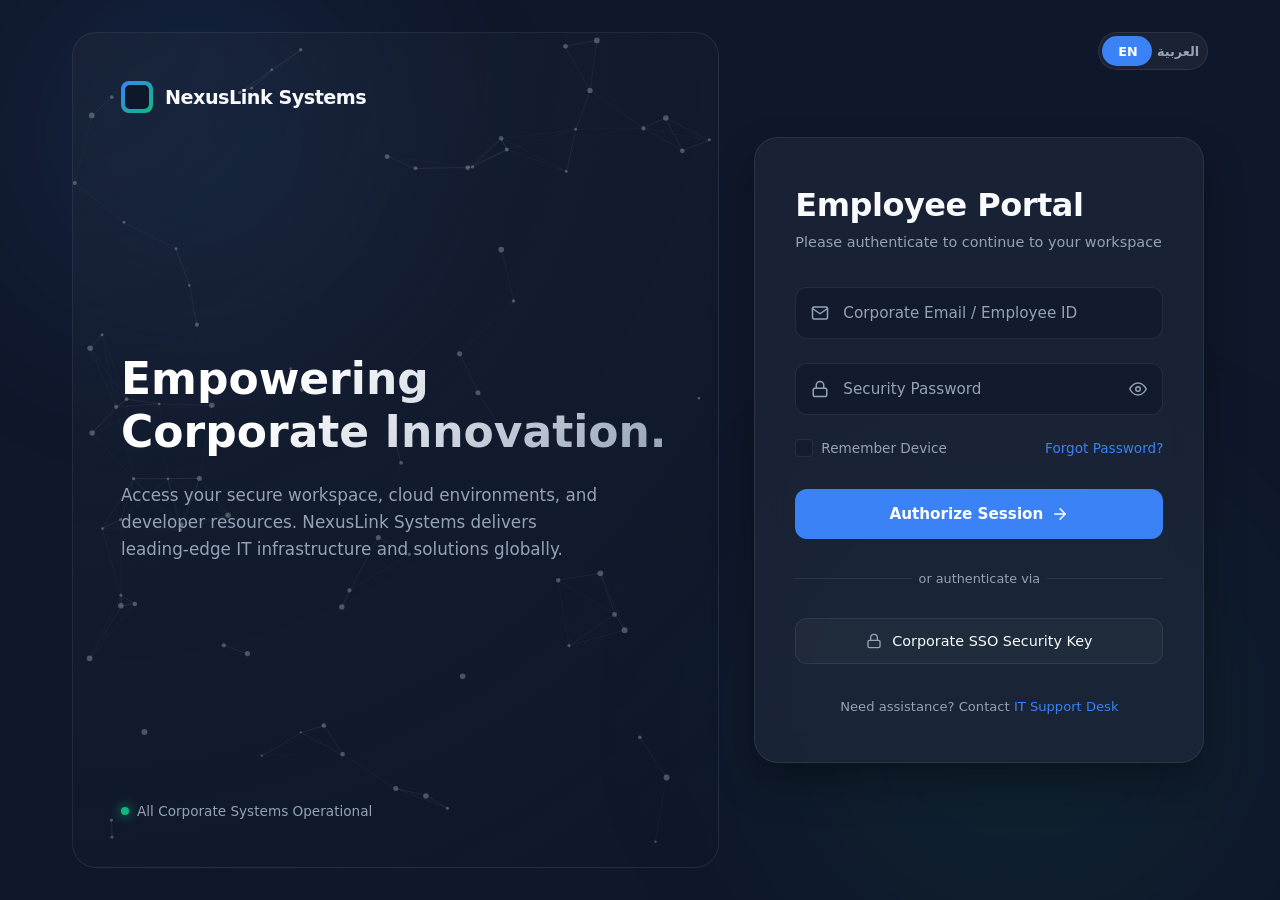
==== index.html @ 4954ec9e "loging phase 1" ====
<!DOCTYPE html>

<html lang="en" dir="ltr">

<head>

    <meta charset="UTF-8">

    <meta name="viewport" content="width=device-width, initial-scale=1.0">

    <meta name="description"
        content="Secure Employee Portal for NexusLink Systems. Sign in to access your dashboard, secure applications, and corporate resources.">

    <title id="page-title">Employee Portal - NexusLink Systems</title>

    <link rel="stylesheet" href="style.css">

</head>

<body>

    <!-- Background Animated Glows -->

    <div class="bg-glow-container">

        <div class="bg-glow-1"></div>

        <div class="bg-glow-2"></div>

    </div>



    <!-- Main Container -->

    <main class="app-container">



        <!-- Controls: Language Toggler -->

        <header class="top-controls">

            <div class="lang-switcher" id="language-switcher" onclick="toggleLanguage()">

                <div class="lang-slider" id="lang-slider"></div>

                <button class="lang-btn active" id="btn-en" data-lang="en">EN</button>

                <button class="lang-btn" id="btn-ar" data-lang="ar">العربية</button>

            </div>

        </header>



        <!-- Left Panel: Branding & Interactive Visuals -->

        <section class="brand-panel">

            <div class="logo-container">

                <div class="logo-icon"></div>

                <span>NexusLink Systems</span>

            </div>



            <!-- Canvas for particle background networking -->

            <canvas id="particle-canvas"></canvas>



            <div class="brand-content">

                <h1 class="brand-title" id="brand-title">Empowering Corporate Innovation.</h1>

                <p class="brand-desc" id="brand-desc">Access your secure workspace, cloud environments, and developer
                    resources. NexusLink Systems delivers leading-edge IT infrastructure and solutions globally.</p>

            </div>



            <div class="system-status">

                <div class="status-dot"></div>

                <span id="system-status-text">All Corporate Systems Operational</span>

            </div>

        </section>



        <!-- Right Panel: Login card container -->

        <section class="form-panel">

            <div class="login-card">

                <!-- Loading state Overlay -->

                <div class="loading-overlay" id="loading-overlay">

                    <div class="spinner"></div>

                    <div class="loading-text" id="loading-text">Verifying Credentials...</div>

                    <div class="loading-subtext" id="loading-subtext">Connecting to Secure LDAP Server</div>

                </div>



                <!-- Success state Overlay -->

                <div class="success-overlay" id="success-overlay">

                    <div class="success-icon-container">✓</div>

                    <h2 class="success-title" id="success-title">Access Granted</h2>

                    <p class="success-desc" id="success-desc">Redirecting to NexusLink Dashboard. Welcome back!</p>

                    <button class="success-btn" id="success-btn" onclick="resetForm()">Return</button>

                </div>



                <!-- Server Error Message -->

                <div class="server-error" id="server-error" style="display: none;">

                    <svg xmlns="http://www.w3.org/2000/svg" width="16" height="16" viewBox="0 0 24 24" fill="none"
                        stroke="currentColor" stroke-width="2">

                        <circle cx="12" cy="12" r="10"></circle>

                        <line x1="12" y1="8" x2="12" y2="12"></line>

                        <line x1="12" y1="16" x2="12.01" y2="16"></line>

                    </svg>

                    <span id="server-error-text"></span>

                    <button class="error-dismiss" onclick="dismissError()">✕</button>

                </div>



                <div class="card-header">

                    <h2 class="card-title" id="card-title">Employee Portal</h2>

                    <p class="card-subtitle" id="card-subtitle">Please authenticate to continue to your workspace</p>

                </div>



                <form id="login-form" onsubmit="handleLogin(event)">

                    <!-- Email / Employee ID Form Group -->

                    <div class="form-group" id="group-email">

                        <div class="input-container">

                            <input type="text" id="email" class="input-field" placeholder=" " required
                                oninput="validateField('email')" autocomplete="username">

                            <!-- SVG Mail Icon -->

                            <svg class="input-icon" xmlns="http://www.w3.org/2000/svg" width="18" height="18"
                                viewBox="0 0 24 24" fill="none" stroke="currentColor" stroke-width="2"
                                stroke-linecap="round" stroke-linejoin="round">

                                <path d="M4 4h16c1.1 0 2 .9 2 2v12c0 1.1-.9 2-2 2H4c-1.1 0-2-.9-2-2V6c0-1.1.9-2 2-2z">
                                </path>

                                <polyline points="22,6 12,13 2,6"></polyline>

                            </svg>

                            <label for="email" class="form-label" id="label-email">Corporate Email / Employee ID</label>

                        </div>

                        <div class="error-msg" id="error-email">

                            <!-- SVG Error Icon -->

                            <svg xmlns="http://www.w3.org/2000/svg" width="12" height="12" viewBox="0 0 24 24"
                                fill="none" stroke="currentColor" stroke-width="2">

                                <circle cx="12" cy="12" r="10"></circle>

                                <line x1="12" y1="8" x2="12" y2="12"></line>

                                <line x1="12" y1="16" x2="12.01" y2="16"></line>

                            </svg>

                            <span id="err-text-email">Please enter a valid corporate email (name@nexuslink.com)</span>

                        </div>

                    </div>



                    <!-- Password Form Group -->

                    <div class="form-group" id="group-password">

                        <div class="input-container">

                            <input type="password" id="password" class="input-field" placeholder=" " required
                                oninput="validateField('password')" autocomplete="current-password">

                            <!-- SVG Lock Icon -->

                            <svg class="input-icon" xmlns="http://www.w3.org/2000/svg" width="18" height="18"
                                viewBox="0 0 24 24" fill="none" stroke="currentColor" stroke-width="2"
                                stroke-linecap="round" stroke-linejoin="round">

                                <rect x="3" y="11" width="18" height="11" rx="2" ry="2"></rect>

                                <path d="M7 11V7a5 5 0 0 1 10 0v4"></path>

                            </svg>



                            <label for="password" class="form-label" id="label-password">Security Password</label>



                            <!-- Toggle Password visibility button -->

                            <button type="button" class="input-toggle" id="password-toggle"
                                onclick="togglePasswordVisibility()" aria-label="Toggle Password Visibility">

                                <!-- SVG Eye Icon -->

                                <svg id="eye-icon" xmlns="http://www.w3.org/2000/svg" width="18" height="18"
                                    viewBox="0 0 24 24" fill="none" stroke="currentColor" stroke-width="2"
                                    stroke-linecap="round" stroke-linejoin="round">

                                    <path d="M1 12s4-8 11-8 11 8 11 8-4 8-11 8-11-8-11-8z"></path>

                                    <circle cx="12" cy="12" r="3"></circle>

                                </svg>

                            </button>

                        </div>

                        <div class="error-msg" id="error-password">

                            <!-- SVG Error Icon -->

                            <svg xmlns="http://www.w3.org/2000/svg" width="12" height="12" viewBox="0 0 24 24"
                                fill="none" stroke="currentColor" stroke-width="2">

                                <circle cx="12" cy="12" r="10"></circle>

                                <line x1="12" y1="8" x2="12" y2="12"></line>

                                <line x1="12" y1="16" x2="12.01" y2="16"></line>

                            </svg>

                            <span id="err-text-password">Password must be at least 8 characters long</span>

                        </div>

                    </div>



                    <!-- Options Row: Remember Me & Forgot Password -->

                    <div class="options-row">

                        <label class="checkbox-container">

                            <input type="checkbox" id="remember-me">

                            <span class="custom-checkbox">

                                <!-- SVG Checkmark Icon -->

                                <svg xmlns="http://www.w3.org/2000/svg" viewBox="0 0 24 24">

                                    <polyline points="20 6 9 17 4 12"></polyline>

                                </svg>

                            </span>

                            <span id="label-remember">Remember Device</span>

                        </label>

                        <a href="#" class="forgot-link" id="link-forgot" onclick="alertForgot(event)">Forgot
                            Password?</a>

                    </div>



                    <!-- Submit Login Button -->

                    <button type="submit" class="submit-btn" id="btn-submit">

                        <span id="btn-submit-text">Authorize Session</span>

                        <!-- SVG Login Arrow -->

                        <svg xmlns="http://www.w3.org/2000/svg" width="18" height="18" viewBox="0 0 24 24" fill="none"
                            stroke="currentColor" stroke-width="2" stroke-linecap="round" stroke-linejoin="round">

                            <line x1="5" y1="12" x2="19" y2="12"></line>

                            <polyline points="12 5 19 12 12 19"></polyline>

                        </svg>

                    </button>

                </form>



                <!-- SSO Alternative Option -->

                <div class="sso-divider">

                    <span id="sso-text">or authenticate via</span>

                </div>



                <button class="sso-btn" onclick="triggerSSO()">

                    <!-- SVG Secure Shield / Badge -->

                    <svg class="sso-icon" xmlns="http://www.w3.org/2000/svg" viewBox="0 0 24 24" fill="none"
                        stroke="currentColor" stroke-width="2" stroke-linecap="round" stroke-linejoin="round">

                        <rect x="3" y="11" width="18" height="11" rx="2" ry="2"></rect>

                        <path d="M7 11V7a5 5 0 0 1 10 0v4"></path>

                    </svg>

                    <span id="btn-sso-text">Corporate SSO Security Key</span>

                </button>



                <!-- Support link / footer -->

                <div class="card-footer">

                    <span id="footer-text">Need assistance? Contact </span>

                    <a href="#" class="support-link" id="link-support" onclick="alertSupport(event)">IT Support Desk</a>

                </div>

            </div>

        </section>

    </main>



    <script src="script.js"></script>

</body>

</html>
---- style.css ----
/* === SYSTEM RESET & VARIABLES === */
:root {
    --primary-color: #3b82f6;
    --primary-hover: #2563eb;
    --bg-dark: #0f172a;
    --card-bg: rgba(30, 41, 59, 0.7);
    --border-color: rgba(255, 255, 255, 0.08);
    --text-main: #f8fafc;
    --text-muted: #94a3b8;
    --error-color: #ef4444;
    --success-color: #10b981;
    --font-family: system-ui, -apple-system, BlinkMacSystemFont, "Segoe UI", Roboto, Helvetica, Arial, sans-serif;
}

* {
    margin: 0;
    padding: 0;
    box-sizing: border-box;
    font-family: var(--font-family);
}

body {
    background-color: var(--bg-dark);
    color: var(--text-main);
    min-height: 100vh;
    overflow-x: hidden;
    display: flex;
    align-items: center;
    justify-content: center;
}

/* === BACKGROUND GLOW EFFECT === */
.bg-glow-container {
    position: fixed;
    top: 0;
    left: 0;
    width: 100%;
    height: 100%;
    z-index: -1;
    overflow: hidden;
    pointer-events: none;
}

.bg-glow-1 {
    position: absolute;
    top: -10%;
    left: -10%;
    width: 50%;
    height: 50%;
    background: radial-gradient(circle, rgba(59, 130, 246, 0.15) 0%, rgba(0, 0, 0, 0) 70%);
    filter: blur(80px);
}

.bg-glow-2 {
    position: absolute;
    bottom: -10%;
    right: -10%;
    width: 60%;
    height: 60%;
    background: radial-gradient(circle, rgba(16, 185, 129, 0.1) 0%, rgba(0, 0, 0, 0) 70%);
    filter: blur(100px);
}

/* === MAIN LAYOUT CONTAINER === */
.app-container {
    display: flex;
    width: 100%;
    max-width: 1200px;
    min-height: 100vh;
    padding: 2rem;
    gap: 2rem;
    position: relative;
    margin: 0 auto;
}

/* === TOP LANGUAGE SWITCHER === */
.top-controls {
    position: absolute;
    top: 2rem;
    right: 2rem;
    z-index: 10;
}

html[dir="rtl"] .top-controls {
    right: auto;
    left: 2rem;
}

.lang-switcher {
    position: relative;
    display: flex;
    background: rgba(255, 255, 255, 0.05);
    border: 1px solid var(--border-color);
    border-radius: 30px;
    padding: 4px;
    cursor: pointer;
    width: 110px;
    height: 38px;
    user-select: none;
}

.lang-slider {
    position: absolute;
    top: 3px;
    left: 3px;
    width: 50px;
    height: 30px;
    background: var(--primary-color);
    border-radius: 20px;
    transition: transform 0.3s ease;
}

.lang-btn {
    flex: 1;
    background: none;
    border: none;
    color: var(--text-muted);
    font-size: 0.8rem;
    font-weight: 600;
    cursor: pointer;
    z-index: 2;
    transition: color 0.3s ease;
    outline: none;
}

.lang-btn.active {
    color: #ffffff;
}

/* === LEFT PANEL: BRANDING === */
.brand-panel {
    flex: 1.2;
    display: flex;
    flex-direction: column;
    justify-content: space-between;
    padding: 3rem;
    position: relative;
    border-radius: 24px;
    background: radial-gradient(circle at top left, rgba(30, 41, 59, 0.5), rgba(15, 23, 42, 0));
    border: 1px solid var(--border-color);
    overflow: hidden;
}

#particle-canvas {
    position: absolute;
    top: 0;
    left: 0;
    width: 100%;
    height: 100%;
    pointer-events: none;
    z-index: 1;
}

.brand-panel>* {
    position: relative;
    z-index: 2;
}

.logo-container {
    display: flex;
    align-items: center;
    gap: 12px;
    font-size: 1.2rem;
    font-weight: 700;
    letter-spacing: -0.5px;
}

.logo-icon {
    width: 32px;
    height: 32px;
    background: linear-gradient(135deg, var(--primary-color), #10b981);
    border-radius: 8px;
    position: relative;
}

.logo-icon::after {
    content: '';
    position: absolute;
    inset: 4px;
    background-color: var(--bg-dark);
    border-radius: 5px;
}

.brand-content {
    margin: auto 0;
}

.brand-title {
    font-size: 2.75rem;
    font-weight: 800;
    line-height: 1.2;
    margin-bottom: 1.5rem;
    background: linear-gradient(135deg, #ffffff 30%, var(--text-muted));
    -webkit-background-clip: text;
    background-clip: text;
    -webkit-text-fill-color: transparent;
}

.brand-desc {
    color: var(--text-muted);
    font-size: 1.05rem;
    line-height: 1.6;
    max-width: 480px;
}

.system-status {
    display: flex;
    align-items: center;
    gap: 8px;
    font-size: 0.85rem;
    color: var(--text-muted);
}

.status-dot {
    width: 8px;
    height: 8px;
    background-color: var(--success-color);
    border-radius: 50%;
    box-shadow: 0 0 12px var(--success-color);
    animation: pulse 2s infinite;
}

@keyframes pulse {
    0% {
        transform: scale(0.95);
        opacity: 0.5;
    }

    50% {
        transform: scale(1.1);
        opacity: 1;
    }

    100% {
        transform: scale(0.95);
        opacity: 0.5;
    }
}

/* === RIGHT PANEL: FORM & LOGIN CARD === */
.form-panel {
    flex: 1;
    display: flex;
    align-items: center;
    justify-content: center;
}

.login-card {
    width: 100%;
    max-width: 450px;
    background: var(--card-bg);
    backdrop-filter: blur(16px);
    -webkit-backdrop-filter: blur(16px);
    border: 1px solid var(--border-color);
    border-radius: 24px;
    padding: 3rem 2.5rem;
    box-shadow: 0 20px 40px rgba(0, 0, 0, 0.3);
    position: relative;
    overflow: hidden;
}

/* === CARD HEADER === */
.card-header {
    margin-bottom: 2.2rem;
}

.card-title {
    font-size: 2rem;
    font-weight: 700;
    letter-spacing: -0.5px;
    margin-bottom: 0.5rem;
}

.card-subtitle {
    color: var(--text-muted);
    font-size: 0.9rem;
    line-height: 1.4;
}

/* === FORM GROUPS & INPUTS === */
.form-group {
    margin-bottom: 1.5rem;
}

.input-container {
    position: relative;
    width: 100%;
}

.input-field {
    width: 100%;
    padding: 16px 16px 16px 48px;
    background: rgba(15, 23, 42, 0.6);
    border: 1px solid var(--border-color);
    border-radius: 12px;
    color: var(--text-main);
    font-size: 0.95rem;
    outline: none;
    transition: all 0.3s ease;
}

html[dir="rtl"] .input-field {
    padding: 16px 48px 16px 16px;
}

.input-field:focus {
    border-color: var(--primary-color);
    box-shadow: 0 0 0 3px rgba(59, 130, 246, 0.15);
    background: rgba(15, 23, 42, 0.8);
}

.input-icon {
    position: absolute;
    left: 16px;
    top: 50%;
    transform: translateY(-50%);
    color: var(--text-muted);
    pointer-events: none;
    transition: color 0.3s ease;
}

html[dir="rtl"] .input-icon {
    left: auto;
    right: 16px;
}

.input-field:focus~.input-icon {
    color: var(--primary-color);
}

/* Floating Labels */
.form-label {
    position: absolute;
    left: 48px;
    top: 50%;
    transform: translateY(-50%);
    color: var(--text-muted);
    font-size: 0.95rem;
    pointer-events: none;
    transition: all 0.3s cubic-bezier(0.4, 0, 0.2, 1);
}

html[dir="rtl"] .form-label {
    left: auto;
    right: 48px;
}

.input-field:focus~.form-label,
.input-field:not(:placeholder-shown)~.form-label {
    top: 0;
    transform: translateY(-50%) scale(0.85);
    left: 12px;
    background: #1e293b;
    padding: 2px 8px;
    color: var(--primary-color);
}

html[dir="rtl"] .input-field:focus~.form-label,
html[dir="rtl"] .input-field:not(:placeholder-shown)~.form-label {
    left: auto;
    right: 12px;
}

/* Toggle password visual representation */
.input-toggle {
    position: absolute;
    right: 16px;
    top: 50%;
    transform: translateY(-50%);
    background: none;
    border: none;
    color: var(--text-muted);
    cursor: pointer;
    display: flex;
    align-items: center;
    outline: none;
}

html[dir="rtl"] .input-toggle {
    right: auto;
    left: 16px;
}

.input-toggle:hover {
    color: var(--text-main);
}

/* Form inputs validation messages */
.error-msg {
    display: none;
    align-items: center;
    gap: 6px;
    color: var(--error-color);
    font-size: 0.78rem;
    margin-top: 6px;
    padding-left: 4px;
    animation: fadeIn 0.3s ease;
}

html[dir="rtl"] .error-msg {
    padding-left: 0;
    padding-right: 4px;
}

@keyframes fadeIn {
    from {
        opacity: 0;
        transform: translateY(-4px);
    }

    to {
        opacity: 1;
        transform: translateY(0);
    }
}

/* === OPTIONS ROW === */
.options-row {
    display: flex;
    justify-content: space-between;
    align-items: center;
    margin-bottom: 2rem;
    font-size: 0.85rem;
}

.checkbox-container {
    display: flex;
    align-items: center;
    gap: 8px;
    cursor: pointer;
    user-select: none;
    color: var(--text-muted);
}

.checkbox-container input {
    display: none;
}

.custom-checkbox {
    width: 18px;
    height: 18px;
    border: 1px solid var(--border-color);
    border-radius: 4px;
    display: flex;
    align-items: center;
    justify-content: center;
    background: rgba(15, 23, 42, 0.4);
    transition: all 0.2s ease;
}

.custom-checkbox svg {
    width: 12px;
    height: 12px;
    fill: none;
    stroke: white;
    stroke-width: 3px;
    stroke-linecap: round;
    stroke-linejoin: round;
    transform: scale(0);
    transition: transform 0.2s ease;
}

.checkbox-container input:checked+.custom-checkbox {
    background-color: var(--primary-color);
    border-color: var(--primary-color);
}

.checkbox-container input:checked+.custom-checkbox svg {
    transform: scale(1);
}

.forgot-link,
.support-link {
    color: var(--primary-color);
    text-decoration: none;
    font-weight: 500;
    transition: color 0.2s ease;
}

.forgot-link:hover,
.support-link:hover {
    color: var(--primary-hover);
    text-decoration: underline;
}

/* === BUTTONS === */
.submit-btn {
    width: 100%;
    padding: 16px;
    background: var(--primary-color);
    border: none;
    border-radius: 12px;
    color: #ffffff;
    font-size: 0.95rem;
    font-weight: 600;
    cursor: pointer;
    display: flex;
    align-items: center;
    justify-content: center;
    gap: 8px;
    transition: all 0.2s ease;
}

.submit-btn:hover {
    background: var(--primary-hover);
    transform: translateY(-1px);
}

.submit-btn:active {
    transform: translateY(0);
}

html[dir="rtl"] .submit-btn svg {
    transform: scaleX(-1);
}

/* === SSO OPTION === */
.sso-divider {
    display: flex;
    align-items: center;
    text-align: center;
    margin: 2rem 0;
    color: var(--text-muted);
    font-size: 0.8rem;
}

.sso-divider::before,
.sso-divider::after {
    content: '';
    flex: 1;
    border-bottom: 1px solid var(--border-color);
}

.sso-divider:not(:empty)::before {
    margin-right: .5em;
}

.sso-divider:not(:empty)::after {
    margin-left: .5em;
}

.sso-btn {
    width: 100%;
    padding: 14px;
    background: rgba(255, 255, 255, 0.03);
    border: 1px solid var(--border-color);
    border-radius: 12px;
    color: var(--text-main);
    font-size: 0.9rem;
    font-weight: 500;
    cursor: pointer;
    display: flex;
    align-items: center;
    justify-content: center;
    gap: 10px;
    transition: all 0.2s ease;
}

.sso-btn:hover {
    background: rgba(255, 255, 255, 0.08);
    border-color: var(--text-muted);
}

.sso-icon {
    width: 16px;
    height: 16px;
    color: var(--text-muted);
}

/* === CARD FOOTER === */
.card-footer {
    text-align: center;
    margin-top: 2.2rem;
    font-size: 0.82rem;
    color: var(--text-muted);
}

/* === CARD SERVER ERROR DIALOG === */
.server-error {
    background: rgba(239, 68, 68, 0.1);
    border: 1px solid var(--error-color);
    color: #fca5a5;
    padding: 12px 16px;
    border-radius: 12px;
    font-size: 0.85rem;
    display: flex;
    align-items: center;
    justify-content: space-between;
    gap: 8px;
    margin-bottom: 1.5rem;
    animation: fadeIn 0.3s ease;
}

.server-error svg {
    flex-shrink: 0;
}

.error-dismiss {
    background: none;
    border: none;
    color: inherit;
    cursor: pointer;
    font-size: 1rem;
    opacity: 0.7;
    transition: opacity 0.2s;
}

.error-dismiss:hover {
    opacity: 1;
}

/* === LAYOUT STATES (OVERLAYS) === */
.loading-overlay,
.success-overlay {
    position: absolute;
    inset: 0;
    background: #151f32;
    z-index: 10;
    display: none;
    flex-direction: column;
    align-items: center;
    justify-content: center;
    padding: 2.5rem;
    text-align: center;
    animation: fadeIn 0.4s ease forwards;
}

/* Spinner logic */
.spinner {
    width: 48px;
    height: 48px;
    border: 3px solid rgba(59, 130, 246, 0.1);
    border-radius: 50%;
    border-top-color: var(--primary-color);
    animation: spin 1s linear infinite;
    margin-bottom: 1.5rem;
}

@keyframes spin {
    0% {
        transform: rotate(0deg);
    }

    100% {
        transform: rotate(360deg);
    }
}

.loading-text {
    font-size: 1.25rem;
    font-weight: 700;
    margin-bottom: 0.5rem;
}

.loading-subtext {
    color: var(--text-muted);
    font-size: 0.85rem;
}

/* Success layout overlay details */
.success-icon-container {
    width: 64px;
    height: 64px;
    background-color: rgba(16, 185, 129, 0.1);
    border: 2px solid var(--success-color);
    border-radius: 50%;
    display: flex;
    align-items: center;
    justify-content: center;
    color: var(--success-color);
    font-size: 1.75rem;
    font-weight: bold;
    margin-bottom: 1.5rem;
    box-shadow: 0 0 20px rgba(16, 185, 129, 0.2);
}

.success-title {
    font-size: 1.5rem;
    font-weight: 700;
    margin-bottom: 0.75rem;
}

.success-desc {
    color: var(--text-muted);
    font-size: 0.9rem;
    line-height: 1.5;
    margin-bottom: 2rem;
    max-width: 320px;
}

.success-btn {
    padding: 12px 32px;
    background: rgba(255, 255, 255, 0.05);
    border: 1px solid var(--border-color);
    color: var(--text-main);
    border-radius: 10px;
    font-size: 0.9rem;
    font-weight: 600;
    cursor: pointer;
    transition: all 0.2s;
}

.success-btn:hover {
    background: rgba(255, 255, 255, 0.1);
    border-color: var(--text-muted);
}

/* === RESPONSIVE LAYOUT RESPONSES === */
@media (max-width: 968px) {
    .app-container {
        flex-direction: column;
        padding: 1.5rem;
        gap: 1.5rem;
    }

    .brand-panel {
        min-height: auto;
        padding: 2rem;
    }

    .brand-title {
        font-size: 2.2rem;
    }

    .top-controls {
        top: 1.5rem;
        right: 1.5rem;
    }

    html[dir="rtl"] .top-controls {
        left: 1.5rem;
    }
}

@media (max-width: 480px) {
    .form-panel {
        padding: 0;
    }

    .login-card {
        padding: 2.2rem 1.5rem;
        border-radius: 16px;
    }

    .card-title {
        font-size: 1.75rem;
    }
}
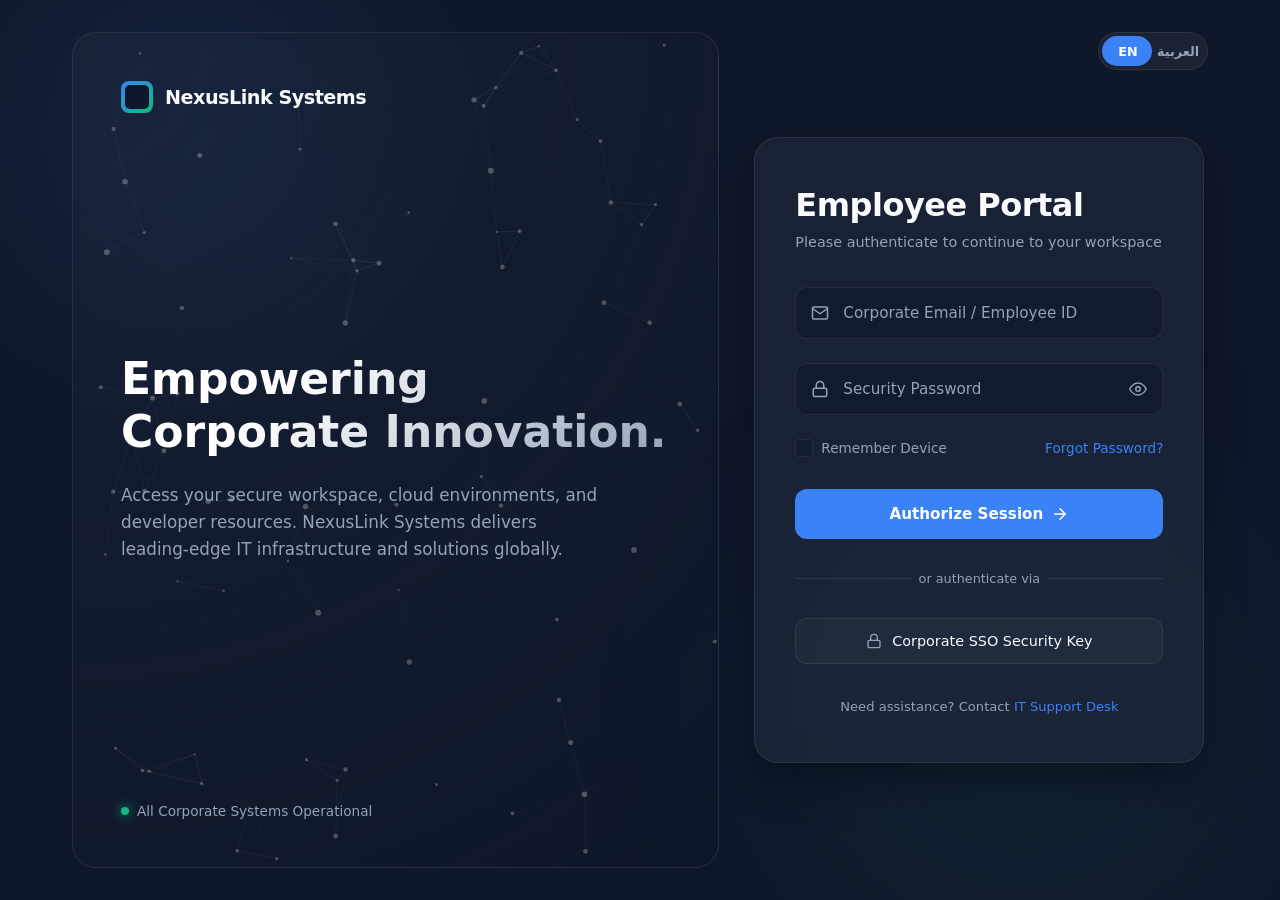
==== commit e88f9ae3: "update login screen text" ====
--- a/index.html
+++ b/index.html
@@ -1,397 +1,212 @@
 <!DOCTYPE html>
-
 <html lang="en" dir="ltr">
 
 <head>
-
     <meta charset="UTF-8">
-
     <meta name="viewport" content="width=device-width, initial-scale=1.0">
-
     <meta name="description"
         content="Secure Employee Portal for NexusLink Systems. Sign in to access your dashboard, secure applications, and corporate resources.">
-
     <title id="page-title">Employee Portal - NexusLink Systems</title>
-
     <link rel="stylesheet" href="style.css">
-
 </head>
 
 <body>
-
     <!-- Background Animated Glows -->
-
     <div class="bg-glow-container">
-
         <div class="bg-glow-1"></div>
-
         <div class="bg-glow-2"></div>
-
     </div>
 
-
-
     <!-- Main Container -->
-
     <main class="app-container">
 
-
-
         <!-- Controls: Language Toggler -->
-
         <header class="top-controls">
-
             <div class="lang-switcher" id="language-switcher" onclick="toggleLanguage()">
-
                 <div class="lang-slider" id="lang-slider"></div>
-
                 <button class="lang-btn active" id="btn-en" data-lang="en">EN</button>
-
                 <button class="lang-btn" id="btn-ar" data-lang="ar">العربية</button>
-
-            </div>
-
+            </div>
         </header>
 
-
-
         <!-- Left Panel: Branding & Interactive Visuals -->
-
         <section class="brand-panel">
-
             <div class="logo-container">
-
                 <div class="logo-icon"></div>
-
                 <span>NexusLink Systems</span>
-
-            </div>
-
-
+            </div>
 
             <!-- Canvas for particle background networking -->
-
             <canvas id="particle-canvas"></canvas>
 
-
-
             <div class="brand-content">
-
-                <h1 class="brand-title" id="brand-title">Empowering Corporate Innovation.</h1>
-
-                <p class="brand-desc" id="brand-desc">Access your secure workspace, cloud environments, and developer
-                    resources. NexusLink Systems delivers leading-edge IT infrastructure and solutions globally.</p>
-
-            </div>
-
-
+                <h1 class="brand-title" id="brand-title">Architecting the Future. Starting with Today.</h1>
+                <p class="brand-desc" id="brand-desc">Securely access the NexusLink core workspace to log your daily
+                    attendance, sync with your team, and drive global IT innovation. Your presence shapes our progress.
+                </p>
+            </div>
 
             <div class="system-status">
-
                 <div class="status-dot"></div>
-
                 <span id="system-status-text">All Corporate Systems Operational</span>
-
-            </div>
-
+            </div>
         </section>
 
-
-
         <!-- Right Panel: Login card container -->
-
         <section class="form-panel">
-
             <div class="login-card">
-
                 <!-- Loading state Overlay -->
-
                 <div class="loading-overlay" id="loading-overlay">
-
                     <div class="spinner"></div>
-
                     <div class="loading-text" id="loading-text">Verifying Credentials...</div>
-
                     <div class="loading-subtext" id="loading-subtext">Connecting to Secure LDAP Server</div>
-
-                </div>
-
-
+                </div>
 
                 <!-- Success state Overlay -->
-
                 <div class="success-overlay" id="success-overlay">
-
                     <div class="success-icon-container">✓</div>
-
                     <h2 class="success-title" id="success-title">Access Granted</h2>
-
                     <p class="success-desc" id="success-desc">Redirecting to NexusLink Dashboard. Welcome back!</p>
-
                     <button class="success-btn" id="success-btn" onclick="resetForm()">Return</button>
-
-                </div>
-
-
+                </div>
 
                 <!-- Server Error Message -->
-
                 <div class="server-error" id="server-error" style="display: none;">
-
                     <svg xmlns="http://www.w3.org/2000/svg" width="16" height="16" viewBox="0 0 24 24" fill="none"
                         stroke="currentColor" stroke-width="2">
-
                         <circle cx="12" cy="12" r="10"></circle>
-
                         <line x1="12" y1="8" x2="12" y2="12"></line>
-
                         <line x1="12" y1="16" x2="12.01" y2="16"></line>
-
                     </svg>
-
                     <span id="server-error-text"></span>
-
                     <button class="error-dismiss" onclick="dismissError()">✕</button>
-
-                </div>
-
-
+                </div>
 
                 <div class="card-header">
-
                     <h2 class="card-title" id="card-title">Employee Portal</h2>
-
                     <p class="card-subtitle" id="card-subtitle">Please authenticate to continue to your workspace</p>
-
-                </div>
-
-
+                </div>
 
                 <form id="login-form" onsubmit="handleLogin(event)">
-
                     <!-- Email / Employee ID Form Group -->
-
                     <div class="form-group" id="group-email">
-
                         <div class="input-container">
-
                             <input type="text" id="email" class="input-field" placeholder=" " required
                                 oninput="validateField('email')" autocomplete="username">
-
                             <!-- SVG Mail Icon -->
-
                             <svg class="input-icon" xmlns="http://www.w3.org/2000/svg" width="18" height="18"
                                 viewBox="0 0 24 24" fill="none" stroke="currentColor" stroke-width="2"
                                 stroke-linecap="round" stroke-linejoin="round">
-
                                 <path d="M4 4h16c1.1 0 2 .9 2 2v12c0 1.1-.9 2-2 2H4c-1.1 0-2-.9-2-2V6c0-1.1.9-2 2-2z">
                                 </path>
-
                                 <polyline points="22,6 12,13 2,6"></polyline>
-
-                            </svg>
-
+                            </svg>
                             <label for="email" class="form-label" id="label-email">Corporate Email / Employee ID</label>
-
-                        </div>
-
+                        </div>
                         <div class="error-msg" id="error-email">
-
                             <!-- SVG Error Icon -->
-
                             <svg xmlns="http://www.w3.org/2000/svg" width="12" height="12" viewBox="0 0 24 24"
                                 fill="none" stroke="currentColor" stroke-width="2">
-
                                 <circle cx="12" cy="12" r="10"></circle>
-
                                 <line x1="12" y1="8" x2="12" y2="12"></line>
-
                                 <line x1="12" y1="16" x2="12.01" y2="16"></line>
-
-                            </svg>
-
+                            </svg>
                             <span id="err-text-email">Please enter a valid corporate email (name@nexuslink.com)</span>
-
-                        </div>
-
+                        </div>
                     </div>
 
-
-
                     <!-- Password Form Group -->
-
                     <div class="form-group" id="group-password">
-
                         <div class="input-container">
-
                             <input type="password" id="password" class="input-field" placeholder=" " required
                                 oninput="validateField('password')" autocomplete="current-password">
-
                             <!-- SVG Lock Icon -->
-
                             <svg class="input-icon" xmlns="http://www.w3.org/2000/svg" width="18" height="18"
                                 viewBox="0 0 24 24" fill="none" stroke="currentColor" stroke-width="2"
                                 stroke-linecap="round" stroke-linejoin="round">
-
                                 <rect x="3" y="11" width="18" height="11" rx="2" ry="2"></rect>
-
                                 <path d="M7 11V7a5 5 0 0 1 10 0v4"></path>
-
-                            </svg>
-
-
+                            </svg>
 
                             <label for="password" class="form-label" id="label-password">Security Password</label>
 
-
-
                             <!-- Toggle Password visibility button -->
-
                             <button type="button" class="input-toggle" id="password-toggle"
                                 onclick="togglePasswordVisibility()" aria-label="Toggle Password Visibility">
-
                                 <!-- SVG Eye Icon -->
-
                                 <svg id="eye-icon" xmlns="http://www.w3.org/2000/svg" width="18" height="18"
                                     viewBox="0 0 24 24" fill="none" stroke="currentColor" stroke-width="2"
                                     stroke-linecap="round" stroke-linejoin="round">
-
                                     <path d="M1 12s4-8 11-8 11 8 11 8-4 8-11 8-11-8-11-8z"></path>
-
                                     <circle cx="12" cy="12" r="3"></circle>
-
                                 </svg>
-
                             </button>
-
-                        </div>
-
+                        </div>
                         <div class="error-msg" id="error-password">
-
                             <!-- SVG Error Icon -->
-
                             <svg xmlns="http://www.w3.org/2000/svg" width="12" height="12" viewBox="0 0 24 24"
                                 fill="none" stroke="currentColor" stroke-width="2">
-
                                 <circle cx="12" cy="12" r="10"></circle>
-
                                 <line x1="12" y1="8" x2="12" y2="12"></line>
-
                                 <line x1="12" y1="16" x2="12.01" y2="16"></line>
-
-                            </svg>
-
+                            </svg>
                             <span id="err-text-password">Password must be at least 8 characters long</span>
-
-                        </div>
-
+                        </div>
                     </div>
 
-
-
                     <!-- Options Row: Remember Me & Forgot Password -->
-
                     <div class="options-row">
-
                         <label class="checkbox-container">
-
                             <input type="checkbox" id="remember-me">
-
                             <span class="custom-checkbox">
-
                                 <!-- SVG Checkmark Icon -->
-
                                 <svg xmlns="http://www.w3.org/2000/svg" viewBox="0 0 24 24">
-
                                     <polyline points="20 6 9 17 4 12"></polyline>
-
                                 </svg>
-
                             </span>
-
                             <span id="label-remember">Remember Device</span>
-
                         </label>
-
                         <a href="#" class="forgot-link" id="link-forgot" onclick="alertForgot(event)">Forgot
                             Password?</a>
-
                     </div>
 
-
-
                     <!-- Submit Login Button -->
-
                     <button type="submit" class="submit-btn" id="btn-submit">
-
                         <span id="btn-submit-text">Authorize Session</span>
-
                         <!-- SVG Login Arrow -->
-
                         <svg xmlns="http://www.w3.org/2000/svg" width="18" height="18" viewBox="0 0 24 24" fill="none"
                             stroke="currentColor" stroke-width="2" stroke-linecap="round" stroke-linejoin="round">
-
                             <line x1="5" y1="12" x2="19" y2="12"></line>
-
                             <polyline points="12 5 19 12 12 19"></polyline>
-
                         </svg>
-
                     </button>
-
                 </form>
 
-
-
                 <!-- SSO Alternative Option -->
-
                 <div class="sso-divider">
-
                     <span id="sso-text">or authenticate via</span>
-
-                </div>
-
-
+                </div>
 
                 <button class="sso-btn" onclick="triggerSSO()">
-
                     <!-- SVG Secure Shield / Badge -->
-
                     <svg class="sso-icon" xmlns="http://www.w3.org/2000/svg" viewBox="0 0 24 24" fill="none"
                         stroke="currentColor" stroke-width="2" stroke-linecap="round" stroke-linejoin="round">
-
                         <rect x="3" y="11" width="18" height="11" rx="2" ry="2"></rect>
-
                         <path d="M7 11V7a5 5 0 0 1 10 0v4"></path>
-
                     </svg>
-
                     <span id="btn-sso-text">Corporate SSO Security Key</span>
-
                 </button>
 
-
-
                 <!-- Support link / footer -->
-
                 <div class="card-footer">
-
                     <span id="footer-text">Need assistance? Contact </span>
-
                     <a href="#" class="support-link" id="link-support" onclick="alertSupport(event)">IT Support Desk</a>
-
-                </div>
-
-            </div>
-
+                </div>
+            </div>
         </section>
-
     </main>
 
-
-
     <script src="script.js"></script>
-
 </body>
 
 </html>
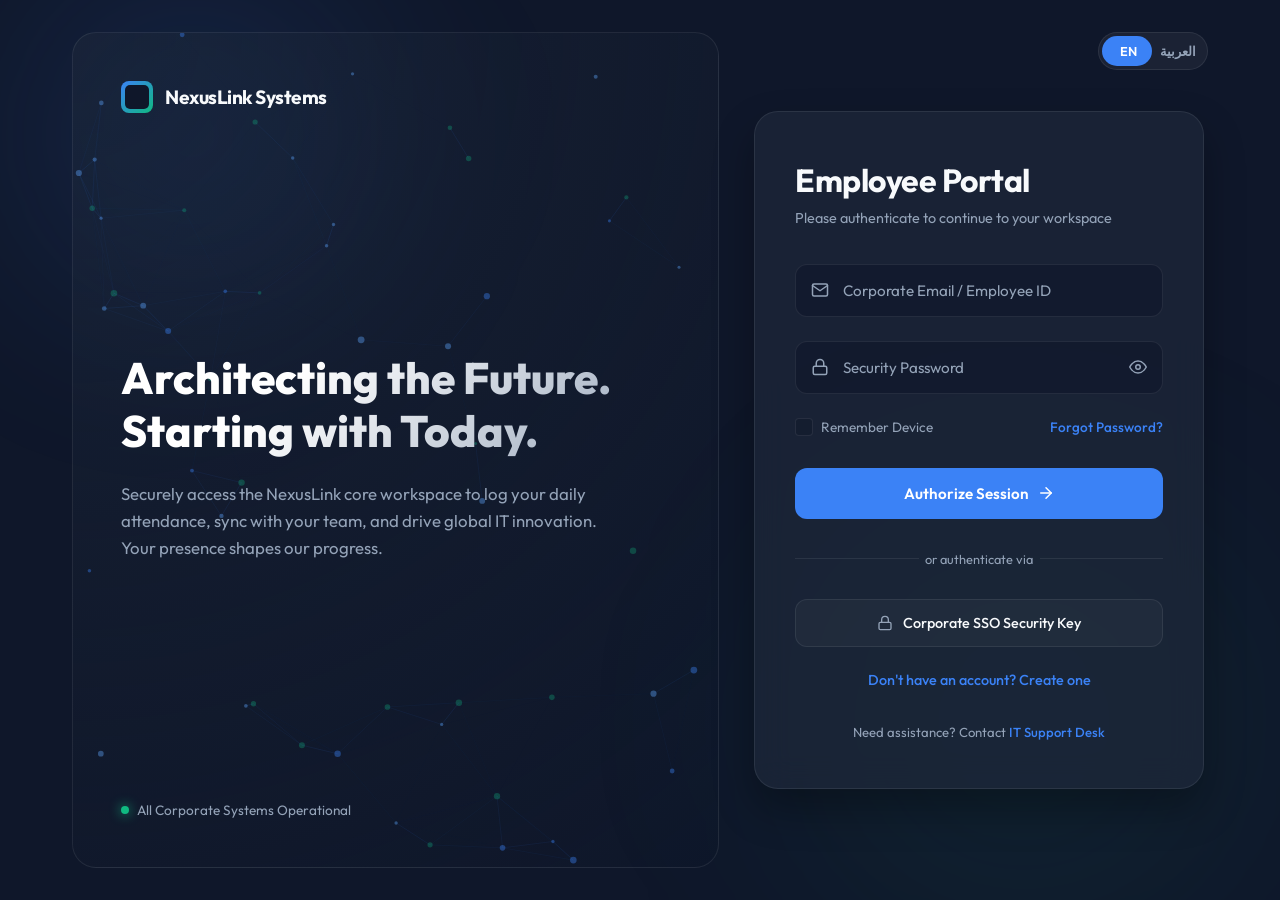
==== commit a6eeddd1: "Update attendance APIs and admin console features" ====
--- a/index.html
+++ b/index.html
@@ -7,6 +7,8 @@
     <meta name="description"
         content="Secure Employee Portal for NexusLink Systems. Sign in to access your dashboard, secure applications, and corporate resources.">
     <title id="page-title">Employee Portal - NexusLink Systems</title>
+
+    <!-- Path updated to work relative to directory structure -->
     <link rel="stylesheet" href="style.css">
 </head>
 
@@ -40,15 +42,14 @@
             <canvas id="particle-canvas"></canvas>
 
             <div class="brand-content">
-                <h1 class="brand-title" id="brand-title">Architecting the Future. Starting with Today.</h1>
-                <p class="brand-desc" id="brand-desc">Securely access the NexusLink core workspace to log your daily
-                    attendance, sync with your team, and drive global IT innovation. Your presence shapes our progress.
+                <h1 class="brand-title" id="brand-title" data-i18n="brandTitle">Architecting the Future. Starting with Today.</h1>
+                <p class="brand-desc" id="brand-desc" data-i18n="brandDesc">Securely access the NexusLink core workspace to log your daily attendance, sync with your team, and drive global IT innovation. Your presence shapes our progress.
                 </p>
             </div>
 
             <div class="system-status">
                 <div class="status-dot"></div>
-                <span id="system-status-text">All Corporate Systems Operational</span>
+                <span id="system-status-text" data-i18n="systemStatus">All Corporate Systems Operational</span>
             </div>
         </section>
 
@@ -58,16 +59,16 @@
                 <!-- Loading state Overlay -->
                 <div class="loading-overlay" id="loading-overlay">
                     <div class="spinner"></div>
-                    <div class="loading-text" id="loading-text">Verifying Credentials...</div>
-                    <div class="loading-subtext" id="loading-subtext">Connecting to Secure LDAP Server</div>
+                    <div class="loading-text" id="loading-text" data-i18n="loadingVerify">Verifying Credentials...</div>
+                    <div class="loading-subtext" id="loading-subtext" data-i18n="loadingConnect">Connecting to Secure LDAP Server</div>
                 </div>
 
                 <!-- Success state Overlay -->
                 <div class="success-overlay" id="success-overlay">
                     <div class="success-icon-container">✓</div>
-                    <h2 class="success-title" id="success-title">Access Granted</h2>
-                    <p class="success-desc" id="success-desc">Redirecting to NexusLink Dashboard. Welcome back!</p>
-                    <button class="success-btn" id="success-btn" onclick="resetForm()">Return</button>
+                    <h2 class="success-title" id="success-title" data-i18n="successTitle">Access Granted</h2>
+                    <p class="success-desc" id="success-desc" data-i18n="successDesc">Redirecting to NexusLink Dashboard. Welcome back!</p>
+                    <button class="success-btn" id="success-btn" onclick="resetForm()" data-i18n="successReturn">Return</button>
                 </div>
 
                 <!-- Server Error Message -->
@@ -83,17 +84,15 @@
                 </div>
 
                 <div class="card-header">
-                    <h2 class="card-title" id="card-title">Employee Portal</h2>
-                    <p class="card-subtitle" id="card-subtitle">Please authenticate to continue to your workspace</p>
+                    <h2 class="card-title" id="card-title" data-i18n="cardTitle">Employee Portal</h2>
+                    <p class="card-subtitle" id="card-subtitle" data-i18n="cardSubtitle">Please authenticate to continue to your workspace</p>
                 </div>
 
                 <form id="login-form" onsubmit="handleLogin(event)">
-                    <!-- Email / Employee ID Form Group -->
                     <div class="form-group" id="group-email">
                         <div class="input-container">
                             <input type="text" id="email" class="input-field" placeholder=" " required
                                 oninput="validateField('email')" autocomplete="username">
-                            <!-- SVG Mail Icon -->
                             <svg class="input-icon" xmlns="http://www.w3.org/2000/svg" width="18" height="18"
                                 viewBox="0 0 24 24" fill="none" stroke="currentColor" stroke-width="2"
                                 stroke-linecap="round" stroke-linejoin="round">
@@ -101,39 +100,32 @@
                                 </path>
                                 <polyline points="22,6 12,13 2,6"></polyline>
                             </svg>
-                            <label for="email" class="form-label" id="label-email">Corporate Email / Employee ID</label>
+                            <label for="email" class="form-label" id="label-email" data-i18n="labelEmail">Corporate Email / Employee ID</label>
                         </div>
                         <div class="error-msg" id="error-email">
-                            <!-- SVG Error Icon -->
-                            <svg xmlns="http://www.w3.org/2000/svg" width="12" height="12" viewBox="0 0 24 24"
-                                fill="none" stroke="currentColor" stroke-width="2">
-                                <circle cx="12" cy="12" r="10"></circle>
-                                <line x1="12" y1="8" x2="12" y2="12"></line>
-                                <line x1="12" y1="16" x2="12.01" y2="16"></line>
-                            </svg>
-                            <span id="err-text-email">Please enter a valid corporate email (name@nexuslink.com)</span>
-                        </div>
-                    </div>
-
-                    <!-- Password Form Group -->
+                            <svg xmlns="http://www.w3.org/2000/svg" width="12" height="12" viewBox="0 0 24 24"
+                                fill="none" stroke="currentColor" stroke-width="2">
+                                <circle cx="12" cy="12" r="10"></circle>
+                                <line x1="12" y1="8" x2="12" y2="12"></line>
+                                <line x1="12" y1="16" x2="12.01" y2="16"></line>
+                            </svg>
+                            <span id="err-text-email" data-i18n="errorEmail">Please enter a valid corporate email (name@nexuslink.com)</span>
+                        </div>
+                    </div>
+
                     <div class="form-group" id="group-password">
                         <div class="input-container">
                             <input type="password" id="password" class="input-field" placeholder=" " required
                                 oninput="validateField('password')" autocomplete="current-password">
-                            <!-- SVG Lock Icon -->
                             <svg class="input-icon" xmlns="http://www.w3.org/2000/svg" width="18" height="18"
                                 viewBox="0 0 24 24" fill="none" stroke="currentColor" stroke-width="2"
                                 stroke-linecap="round" stroke-linejoin="round">
                                 <rect x="3" y="11" width="18" height="11" rx="2" ry="2"></rect>
                                 <path d="M7 11V7a5 5 0 0 1 10 0v4"></path>
                             </svg>
-
-                            <label for="password" class="form-label" id="label-password">Security Password</label>
-
-                            <!-- Toggle Password visibility button -->
+                            <label for="password" class="form-label" id="label-password" data-i18n="labelPassword">Security Password</label>
                             <button type="button" class="input-toggle" id="password-toggle"
                                 onclick="togglePasswordVisibility()" aria-label="Toggle Password Visibility">
-                                <!-- SVG Eye Icon -->
                                 <svg id="eye-icon" xmlns="http://www.w3.org/2000/svg" width="18" height="18"
                                     viewBox="0 0 24 24" fill="none" stroke="currentColor" stroke-width="2"
                                     stroke-linecap="round" stroke-linejoin="round">
@@ -143,37 +135,31 @@
                             </button>
                         </div>
                         <div class="error-msg" id="error-password">
-                            <!-- SVG Error Icon -->
-                            <svg xmlns="http://www.w3.org/2000/svg" width="12" height="12" viewBox="0 0 24 24"
-                                fill="none" stroke="currentColor" stroke-width="2">
-                                <circle cx="12" cy="12" r="10"></circle>
-                                <line x1="12" y1="8" x2="12" y2="12"></line>
-                                <line x1="12" y1="16" x2="12.01" y2="16"></line>
-                            </svg>
-                            <span id="err-text-password">Password must be at least 8 characters long</span>
-                        </div>
-                    </div>
-
-                    <!-- Options Row: Remember Me & Forgot Password -->
+                            <svg xmlns="http://www.w3.org/2000/svg" width="12" height="12" viewBox="0 0 24 24"
+                                fill="none" stroke="currentColor" stroke-width="2">
+                                <circle cx="12" cy="12" r="10"></circle>
+                                <line x1="12" y1="8" x2="12" y2="12"></line>
+                                <line x1="12" y1="16" x2="12.01" y2="16"></line>
+                            </svg>
+                            <span id="err-text-password" data-i18n="errorPassword">Password must be at least 8 characters long</span>
+                        </div>
+                    </div>
+
                     <div class="options-row">
                         <label class="checkbox-container">
                             <input type="checkbox" id="remember-me">
                             <span class="custom-checkbox">
-                                <!-- SVG Checkmark Icon -->
                                 <svg xmlns="http://www.w3.org/2000/svg" viewBox="0 0 24 24">
                                     <polyline points="20 6 9 17 4 12"></polyline>
                                 </svg>
                             </span>
-                            <span id="label-remember">Remember Device</span>
+                            <span id="label-remember" data-i18n="labelRemember">Remember Device</span>
                         </label>
-                        <a href="#" class="forgot-link" id="link-forgot" onclick="alertForgot(event)">Forgot
-                            Password?</a>
-                    </div>
-
-                    <!-- Submit Login Button -->
+                        <a href="#" class="forgot-link" id="link-forgot" onclick="alertForgot(event)" data-i18n="forgotLink">Forgot Password?</a>
+                    </div>
+
                     <button type="submit" class="submit-btn" id="btn-submit">
-                        <span id="btn-submit-text">Authorize Session</span>
-                        <!-- SVG Login Arrow -->
+                        <span id="btn-submit-text" data-i18n="btnSubmit">Authorize Session</span>
                         <svg xmlns="http://www.w3.org/2000/svg" width="18" height="18" viewBox="0 0 24 24" fill="none"
                             stroke="currentColor" stroke-width="2" stroke-linecap="round" stroke-linejoin="round">
                             <line x1="5" y1="12" x2="19" y2="12"></line>
@@ -182,30 +168,123 @@
                     </button>
                 </form>
 
-                <!-- SSO Alternative Option -->
+                <!-- Registration Form -->
+                <form id="register-form" onsubmit="handleRegister(event)" style="display: none;">
+                    <div class="form-group" id="group-register-name">
+                        <div class="input-container">
+                            <input type="text" id="register-name" class="input-field" placeholder=" " required
+                                oninput="validateRegisterField('name')">
+                            <svg class="input-icon" xmlns="http://www.w3.org/2000/svg" width="18" height="18"
+                                viewBox="0 0 24 24" fill="none" stroke="currentColor" stroke-width="2"
+                                stroke-linecap="round" stroke-linejoin="round">
+                                <path d="M20 21v-2a4 4 0 0 0-4-4H8a4 4 0 0 0-4 4v2"></path>
+                                <circle cx="12" cy="7" r="4"></circle>
+                            </svg>
+                            <label for="register-name" class="form-label" id="label-register-name" data-i18n="labelName">Full Name</label>
+                        </div>
+                        <div class="error-msg" id="error-register-name">
+                            <svg xmlns="http://www.w3.org/2000/svg" width="12" height="12" viewBox="0 0 24 24"
+                                fill="none" stroke="currentColor" stroke-width="2">
+                                <circle cx="12" cy="12" r="10"></circle>
+                                <line x1="12" y1="8" x2="12" y2="12"></line>
+                                <line x1="12" y1="16" x2="12.01" y2="16"></line>
+                            </svg>
+                            <span id="err-text-register-name" data-i18n="errorName">Please enter your full name</span>
+                        </div>
+                    </div>
+
+                    <div class="form-group" id="group-register-email">
+                        <div class="input-container">
+                            <input type="text" id="register-email" class="input-field" placeholder=" " required
+                                oninput="validateRegisterField('email')" autocomplete="email">
+                            <svg class="input-icon" xmlns="http://www.w3.org/2000/svg" width="18" height="18"
+                                viewBox="0 0 24 24" fill="none" stroke="currentColor" stroke-width="2"
+                                stroke-linecap="round" stroke-linejoin="round">
+                                <path d="M4 4h16c1.1 0 2 .9 2 2v12c0 1.1-.9 2-2 2H4c-1.1 0-2-.9-2-2V6c0-1.1.9-2 2-2z">
+                                </path>
+                                <polyline points="22,6 12,13 2,6"></polyline>
+                            </svg>
+                            <label for="register-email" class="form-label" id="label-register-email" data-i18n="labelEmail">Corporate Email / Employee ID</label>
+                        </div>
+                        <div class="error-msg" id="error-register-email">
+                            <svg xmlns="http://www.w3.org/2000/svg" width="12" height="12" viewBox="0 0 24 24"
+                                fill="none" stroke="currentColor" stroke-width="2">
+                                <circle cx="12" cy="12" r="10"></circle>
+                                <line x1="12" y1="8" x2="12" y2="12"></line>
+                                <line x1="12" y1="16" x2="12.01" y2="16"></line>
+                            </svg>
+                            <span id="err-text-register-email" data-i18n="errorEmail">Please enter a valid corporate email (name@nexuslink.com)</span>
+                        </div>
+                    </div>
+
+                    <div class="form-group" id="group-register-password">
+                        <div class="input-container">
+                            <input type="password" id="register-password" class="input-field" placeholder=" " required
+                                oninput="validateRegisterField('password')" autocomplete="new-password">
+                            <svg class="input-icon" xmlns="http://www.w3.org/2000/svg" width="18" height="18"
+                                viewBox="0 0 24 24" fill="none" stroke="currentColor" stroke-width="2"
+                                stroke-linecap="round" stroke-linejoin="round">
+                                <rect x="3" y="11" width="18" height="11" rx="2" ry="2"></rect>
+                                <path d="M7 11V7a5 5 0 0 1 10 0v4"></path>
+                            </svg>
+                            <label for="register-password" class="form-label" id="label-register-password" data-i18n="labelPassword">Security Password</label>
+                            <button type="button" class="input-toggle" id="register-password-toggle"
+                                onclick="toggleRegisterPasswordVisibility()" aria-label="Toggle Password Visibility">
+                                <svg id="register-eye-icon" xmlns="http://www.w3.org/2000/svg" width="18" height="18"
+                                    viewBox="0 0 24 24" fill="none" stroke="currentColor" stroke-width="2"
+                                    stroke-linecap="round" stroke-linejoin="round">
+                                    <path d="M1 12s4-8 11-8 11 8 11 8-4 8-11 8-11-8-11-8z"></path>
+                                    <circle cx="12" cy="12" r="3"></circle>
+                                </svg>
+                            </button>
+                        </div>
+                        <div class="error-msg" id="error-register-password">
+                            <svg xmlns="http://www.w3.org/2000/svg" width="12" height="12" viewBox="0 0 24 24"
+                                fill="none" stroke="currentColor" stroke-width="2">
+                                <circle cx="12" cy="12" r="10"></circle>
+                                <line x1="12" y1="8" x2="12" y2="12"></line>
+                                <line x1="12" y1="16" x2="12.01" y2="16"></line>
+                            </svg>
+                            <span id="err-text-register-password" data-i18n="errorPassword">Password must be at least 8 characters long</span>
+                        </div>
+                    </div>
+
+                    <button type="submit" class="submit-btn" id="btn-register-submit" style="margin-top: 1rem;">
+                        <span id="btn-register-submit-text" data-i18n="btnSubmitRegister">Create Account</span>
+                        <svg xmlns="http://www.w3.org/2000/svg" width="18" height="18" viewBox="0 0 24 24" fill="none"
+                            stroke="currentColor" stroke-width="2" stroke-linecap="round" stroke-linejoin="round">
+                            <line x1="5" y1="12" x2="19" y2="12"></line>
+                            <polyline points="12 5 19 12 12 19"></polyline>
+                        </svg>
+                    </button>
+                </form>
+
                 <div class="sso-divider">
-                    <span id="sso-text">or authenticate via</span>
+                    <span id="sso-text" data-i18n="ssoDivider">or authenticate via</span>
                 </div>
 
                 <button class="sso-btn" onclick="triggerSSO()">
-                    <!-- SVG Secure Shield / Badge -->
                     <svg class="sso-icon" xmlns="http://www.w3.org/2000/svg" viewBox="0 0 24 24" fill="none"
                         stroke="currentColor" stroke-width="2" stroke-linecap="round" stroke-linejoin="round">
                         <rect x="3" y="11" width="18" height="11" rx="2" ry="2"></rect>
                         <path d="M7 11V7a5 5 0 0 1 10 0v4"></path>
                     </svg>
-                    <span id="btn-sso-text">Corporate SSO Security Key</span>
+                    <span id="btn-sso-text" data-i18n="btnSSO">Corporate SSO Security Key</span>
                 </button>
 
-                <!-- Support link / footer -->
+                <div class="mode-toggle-container" style="text-align: center; margin-top: 1.5rem; font-size: 0.9rem;">
+                    <a href="#" class="support-link" id="toggle-mode-link" onclick="toggleFormMode(event)" data-i18n="toggleToRegister">Don't have an account? Create one</a>
+                </div>
+
                 <div class="card-footer">
-                    <span id="footer-text">Need assistance? Contact </span>
-                    <a href="#" class="support-link" id="link-support" onclick="alertSupport(event)">IT Support Desk</a>
+                    <span id="footer-text" data-i18n="footerText">Need assistance? Contact </span>
+                    <a href="#" class="support-link" id="link-support" onclick="alertSupport(event)" data-i18n="linkSupport">IT Support Desk</a>
                 </div>
             </div>
         </section>
     </main>
 
+    <!-- Path updated to work relative to directory structure -->
     <script src="script.js"></script>
 </body>
 
--- a/style.css
+++ b/style.css
@@ -1,3 +1,6 @@
+/* === GOOGLE FONTS IMPORT === */
+@import url('https://fonts.googleapis.com/css2?family=Cairo:wght@300;400;500;600;700;800&family=Outfit:wght@300;400;500;600;700;800&display=swap');
+
 /* === SYSTEM RESET & VARIABLES === */
 :root {
     --primary-color: #3b82f6;
@@ -9,14 +12,29 @@
     --text-muted: #94a3b8;
     --error-color: #ef4444;
     --success-color: #10b981;
-    --font-family: system-ui, -apple-system, BlinkMacSystemFont, "Segoe UI", Roboto, Helvetica, Arial, sans-serif;
+    --font-english: 'Outfit', sans-serif;
+    --font-arabic: 'Cairo', sans-serif;
 }
 
 * {
     margin: 0;
     padding: 0;
     box-sizing: border-box;
-    font-family: var(--font-family);
+}
+
+body, button, input, select, textarea, table, th, td {
+    font-family: var(--font-english);
+}
+
+html[dir="rtl"] body, 
+html[dir="rtl"] button, 
+html[dir="rtl"] input, 
+html[dir="rtl"] select, 
+html[dir="rtl"] textarea,
+html[dir="rtl"] table,
+html[dir="rtl"] th,
+html[dir="rtl"] td {
+    font-family: var(--font-arabic);
 }
 
 body {
@@ -745,4 +763,542 @@
     .card-title {
         font-size: 1.75rem;
     }
+}
+
+/* === OPERATIONAL DASHBOARD STYLES === */
+
+body.dashboard-body {
+    display: flex;
+    align-items: stretch;
+    justify-content: stretch;
+    min-height: 100vh;
+    overflow-x: hidden;
+    overflow-y: auto;
+}
+
+.dashboard-container {
+    display: flex;
+    width: 100%;
+    min-height: 100vh;
+    position: relative;
+}
+
+.sidebar {
+    width: 320px;
+    background: rgba(15, 23, 42, 0.45);
+    backdrop-filter: blur(20px);
+    -webkit-backdrop-filter: blur(20px);
+    border-inline-end: 1px solid var(--border-color);
+    padding: 2.5rem 2rem;
+    display: flex;
+    flex-direction: column;
+    gap: 2.5rem;
+    position: relative;
+    z-index: 5;
+    flex-shrink: 0;
+}
+
+.brand-header {
+    display: flex;
+    flex-direction: column;
+    gap: 6px;
+}
+
+.logo {
+    font-weight: 700;
+    font-size: 1.25rem;
+    display: flex;
+    align-items: center;
+    gap: 10px;
+    color: var(--text-main);
+}
+
+.logo span {
+    background: linear-gradient(135deg, var(--primary-color), var(--success-color));
+    width: 14px;
+    height: 14px;
+    border-radius: 4px;
+    display: inline-block;
+}
+
+.sub-logo {
+    color: var(--text-muted);
+    font-size: 0.75rem;
+    text-transform: uppercase;
+    letter-spacing: 2px;
+}
+
+.clock-box {
+    background: rgba(30, 41, 59, 0.4);
+    backdrop-filter: blur(10px);
+    -webkit-backdrop-filter: blur(10px);
+    padding: 1.75rem;
+    border-radius: 16px;
+    border: 1px solid var(--border-color);
+    display: flex;
+    flex-direction: column;
+    gap: 8px;
+    box-shadow: 0 8px 32px rgba(0, 0, 0, 0.15);
+}
+
+.clock-time {
+    font-size: 2rem;
+    font-weight: 700;
+    color: var(--primary-color);
+    letter-spacing: -0.5px;
+    text-shadow: 0 0 10px rgba(59, 130, 246, 0.2);
+    text-align: center;
+}
+
+.clock-date {
+    color: var(--text-muted);
+    font-size: 0.8rem;
+    text-transform: uppercase;
+    text-align: center;
+    font-weight: 500;
+}
+
+.identity-box {
+    background: rgba(30, 41, 59, 0.3);
+    padding: 1.5rem;
+    border-radius: 16px;
+    border: 1px solid var(--border-color);
+    margin-top: auto;
+    display: flex;
+    flex-direction: column;
+    gap: 12px;
+    box-shadow: 0 8px 24px rgba(0, 0, 0, 0.1);
+}
+
+.avatar-icon {
+    width: 44px;
+    height: 44px;
+    background: linear-gradient(135deg, rgba(59, 130, 246, 0.15), rgba(16, 185, 129, 0.15));
+    border: 1px solid var(--border-color);
+    border-radius: 50%;
+    display: flex;
+    align-items: center;
+    justify-content: center;
+    color: var(--primary-color);
+    font-weight: 700;
+    font-size: 1.1rem;
+}
+
+.identity-details {
+    display: flex;
+    flex-direction: column;
+    gap: 4px;
+}
+
+#user-name-display {
+    font-weight: 600;
+    font-size: 1.05rem;
+    color: var(--text-main);
+}
+
+#user-email-display {
+    color: var(--text-muted);
+    font-size: 0.82rem;
+    word-break: break-all;
+}
+
+.btn-terminate {
+    width: 100%;
+    background: rgba(239, 68, 68, 0.08);
+    border: 1px solid rgba(239, 68, 68, 0.2);
+    color: #fca5a5;
+    padding: 12px;
+    border-radius: 10px;
+    font-weight: 600;
+    cursor: pointer;
+    transition: all 0.2s ease;
+    outline: none;
+}
+
+.btn-terminate:hover {
+    background: rgba(239, 68, 68, 0.18);
+    border-color: var(--error-color);
+    color: #ffffff;
+}
+
+.btn-terminate:active {
+    transform: scale(0.98);
+}
+
+.main-content {
+    flex: 1;
+    padding: 3.5rem 3rem;
+    display: flex;
+    flex-direction: column;
+    gap: 2.2rem;
+    overflow-y: auto;
+    z-index: 5;
+}
+
+.welcome-heading {
+    font-size: 2.25rem;
+    font-weight: 800;
+    margin: 0;
+    background: linear-gradient(135deg, #ffffff 40%, var(--text-muted));
+    -webkit-background-clip: text;
+    background-clip: text;
+    -webkit-text-fill-color: transparent;
+}
+
+.dashboard-card {
+    background: var(--card-bg);
+    backdrop-filter: blur(16px);
+    -webkit-backdrop-filter: blur(16px);
+    border: 1px solid var(--border-color);
+    border-radius: 20px;
+    padding: 2rem;
+    box-shadow: 0 10px 30px rgba(0, 0, 0, 0.15);
+}
+
+.section-title {
+    color: var(--text-muted);
+    font-size: 0.95rem;
+    font-weight: 600;
+    margin-bottom: 1.5rem;
+    display: flex;
+    align-items: center;
+    gap: 10px;
+    text-transform: uppercase;
+    letter-spacing: 0.5px;
+    border-inline-start: 3px solid var(--primary-color);
+    padding-inline-start: 10px;
+}
+
+.gateway-btns {
+    display: flex;
+    gap: 20px;
+}
+
+.btn-checkin, .btn-checkout {
+    flex: 1;
+    padding: 16px 32px;
+    border-radius: 12px;
+    font-weight: 700;
+    font-size: 1rem;
+    cursor: pointer;
+    transition: all 0.25s ease;
+    display: flex;
+    align-items: center;
+    justify-content: center;
+    gap: 8px;
+    outline: none;
+}
+
+.btn-checkin {
+    background: rgba(16, 185, 129, 0.08);
+    color: var(--success-color);
+    border: 1px solid rgba(16, 185, 129, 0.25);
+}
+
+.btn-checkin:hover {
+    background: rgba(16, 185, 129, 0.18);
+    border-color: var(--success-color);
+    color: #ffffff;
+    box-shadow: 0 0 15px rgba(16, 185, 129, 0.2);
+    transform: translateY(-2px);
+}
+
+.btn-checkin:active {
+    transform: translateY(0);
+}
+
+.btn-checkout {
+    background: rgba(239, 68, 68, 0.08);
+    color: var(--error-color);
+    border: 1px solid rgba(239, 68, 68, 0.25);
+}
+
+.btn-checkout:hover {
+    background: rgba(239, 68, 68, 0.18);
+    border-color: var(--error-color);
+    color: #ffffff;
+    box-shadow: 0 0 15px rgba(239, 68, 68, 0.2);
+    transform: translateY(-2px);
+}
+
+.btn-checkout:active {
+    transform: translateY(0);
+}
+
+.table-responsive {
+    width: 100%;
+    overflow-x: auto;
+    border-radius: 12px;
+    border: 1px solid var(--border-color);
+    background: rgba(15, 23, 42, 0.2);
+}
+
+table {
+    width: 100%;
+    border-collapse: collapse;
+    text-align: start;
+}
+
+th {
+    color: var(--text-muted);
+    font-size: 0.8rem;
+    font-weight: 600;
+    text-transform: uppercase;
+    padding: 16px 20px;
+    border-bottom: 1px solid var(--border-color);
+    background: rgba(15, 23, 42, 0.4);
+    text-align: start;
+}
+
+td {
+    padding: 16px 20px;
+    border-bottom: 1px solid var(--border-color);
+    font-size: 0.95rem;
+    color: var(--text-main);
+    text-align: start;
+}
+
+tr:last-child td {
+    border-bottom: none;
+}
+
+tr:hover td {
+    background: rgba(255, 255, 255, 0.02);
+}
+
+.badge {
+    display: inline-flex;
+    align-items: center;
+    padding: 6px 12px;
+    border-radius: 20px;
+    font-size: 0.75rem;
+    font-weight: 600;
+}
+
+.badge-comp {
+    background: rgba(16, 185, 129, 0.1);
+    color: var(--success-color);
+    border: 1px solid rgba(16, 185, 129, 0.2);
+}
+
+.badge-absent {
+    background: rgba(239, 68, 68, 0.1);
+    color: var(--error-color);
+    border: 1px solid rgba(239, 68, 68, 0.2);
+    font-weight: 700;
+}
+
+/* Premium micro-interactions and transitions for cards */
+.dashboard-card {
+    transition: transform 0.3s cubic-bezier(0.4, 0, 0.2, 1), box-shadow 0.3s ease;
+}
+
+.dashboard-card:hover {
+    transform: translateY(-4px);
+    box-shadow: 0 15px 35px rgba(0, 0, 0, 0.25), 0 0 20px rgba(59, 130, 246, 0.05);
+}
+
+/* Clock box premium styling */
+.clock-box {
+    transition: border-color 0.3s ease, box-shadow 0.3s ease;
+}
+.clock-box:hover {
+    border-color: rgba(59, 130, 246, 0.3);
+    box-shadow: 0 12px 40px rgba(59, 130, 246, 0.15);
+}
+
+/* Table rows styling */
+tr {
+    transition: background-color 0.2s ease;
+}
+
+/* === ADMIN CONSOLE DASHBOARD STYLES === */
+.admin-stats-grid {
+    display: grid;
+    grid-template-columns: repeat(auto-fit, minmax(220px, 1fr));
+    gap: 20px;
+    margin-bottom: 2rem;
+}
+
+.stat-card {
+    background: rgba(30, 41, 59, 0.4);
+    border: 1px solid var(--border-color);
+    padding: 1.5rem;
+    border-radius: 16px;
+    text-align: center;
+    box-shadow: 0 8px 24px rgba(0, 0, 0, 0.12);
+    transition: transform 0.3s ease, box-shadow 0.3s ease, border-color 0.3s ease;
+}
+
+.stat-card:hover {
+    transform: translateY(-3px);
+    box-shadow: 0 12px 32px rgba(0, 0, 0, 0.2);
+}
+
+.stat-card.stat-total:hover {
+    border-color: rgba(59, 130, 246, 0.3);
+    box-shadow: 0 12px 32px rgba(59, 130, 246, 0.1);
+}
+
+.stat-card.stat-present:hover {
+    border-color: rgba(16, 185, 129, 0.3);
+    box-shadow: 0 12px 32px rgba(16, 185, 129, 0.1);
+}
+
+.stat-card.stat-absent:hover {
+    border-color: rgba(239, 68, 68, 0.3);
+    box-shadow: 0 12px 32px rgba(239, 68, 68, 0.1);
+}
+
+.stat-title {
+    font-size: 0.8rem;
+    color: var(--text-muted);
+    text-transform: uppercase;
+    font-weight: 600;
+    letter-spacing: 0.5px;
+}
+
+.stat-value {
+    font-size: 2.2rem;
+    font-weight: 800;
+    margin-top: 8px;
+}
+
+.stat-total .stat-value {
+    color: var(--primary-color);
+    text-shadow: 0 0 15px rgba(59, 130, 246, 0.25);
+}
+
+.stat-present .stat-value {
+    color: var(--success-color);
+    text-shadow: 0 0 15px rgba(16, 185, 129, 0.25);
+}
+
+.stat-absent .stat-value {
+    color: var(--error-color);
+    text-shadow: 0 0 15px rgba(239, 68, 68, 0.25);
+}
+
+.admin-filter-bar {
+    display: flex;
+    flex-wrap: wrap;
+    gap: 15px;
+    margin-bottom: 2rem;
+    background: rgba(30, 41, 59, 0.2);
+    padding: 1.2rem;
+    border-radius: 16px;
+    border: 1px solid var(--border-color);
+    align-items: center;
+}
+
+.filter-input-wrapper {
+    position: relative;
+}
+
+.filter-input-wrapper.search-wrapper {
+    flex: 1.5;
+    min-width: 220px;
+}
+
+.filter-input-wrapper.date-wrapper,
+.filter-input-wrapper.status-wrapper {
+    flex: 1;
+    min-width: 150px;
+}
+
+.admin-filter-bar input[type="text"],
+.admin-filter-bar input[type="date"],
+.admin-filter-bar select {
+    width: 100%;
+    padding: 12px 16px;
+    background: rgba(15, 23, 42, 0.5);
+    border: 1px solid var(--border-color);
+    border-radius: 10px;
+    color: var(--text-main);
+    font-family: inherit;
+    font-size: 0.9rem;
+    outline: none;
+    transition: border-color 0.2s ease, box-shadow 0.2s ease;
+}
+
+.admin-filter-bar input[type="text"]:focus,
+.admin-filter-bar input[type="date"]:focus,
+.admin-filter-bar select:focus {
+    border-color: var(--primary-color);
+    box-shadow: 0 0 0 2px rgba(59, 130, 246, 0.15);
+}
+
+.btn-clear-filters {
+    padding: 12px 24px;
+    background: rgba(255, 255, 255, 0.04);
+    border: 1px solid var(--border-color);
+    color: var(--text-main);
+    border-radius: 10px;
+    cursor: pointer;
+    font-weight: 600;
+    font-size: 0.9rem;
+    transition: all 0.2s ease;
+    outline: none;
+}
+
+.btn-clear-filters:hover {
+    background: rgba(255, 255, 255, 0.1);
+    border-color: var(--text-muted);
+}
+
+.btn-clear-filters:active {
+    transform: scale(0.98);
+}
+
+/* === RESPONSIVE LAYOUT DASHBOARD === */
+@media (max-width: 968px) {
+    .dashboard-container {
+        flex-direction: column;
+    }
+
+    .sidebar {
+        width: 100%;
+        border-inline-end: none;
+        border-bottom: 1px solid var(--border-color);
+        padding: 2rem 1.5rem;
+        gap: 1.8rem;
+    }
+
+    .identity-box {
+        margin-top: 0;
+        flex-direction: row;
+        align-items: center;
+        justify-content: space-between;
+    }
+
+    .btn-terminate {
+        width: auto;
+        padding: 10px 20px;
+    }
+
+    .main-content {
+        padding: 2rem 1.5rem;
+    }
+}
+
+@media (max-width: 480px) {
+    .gateway-btns {
+        flex-direction: column;
+        gap: 12px;
+    }
+
+    .sidebar {
+        padding: 1.5rem 1rem;
+    }
+
+    .identity-box {
+        flex-direction: column;
+        align-items: flex-start;
+        gap: 12px;
+        width: 100%;
+    }
+
+    .btn-terminate {
+        width: 100%;
+    }
 }
